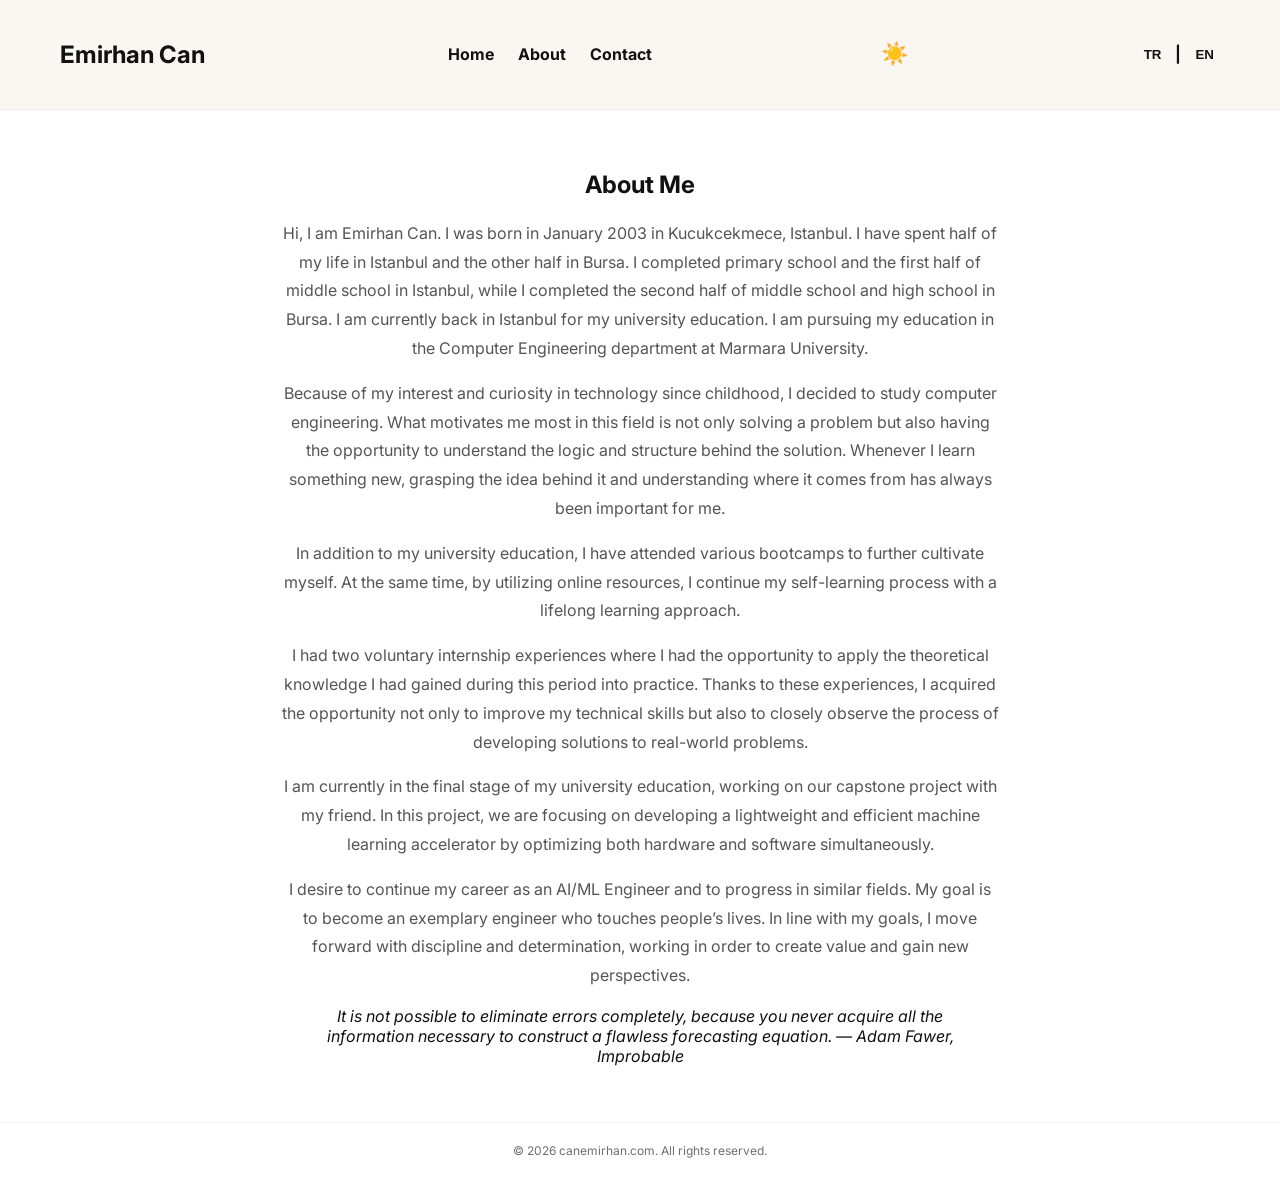
==== about.html @ 5e967a4e "first commit" ====
<!doctype html>
<html>
  <head>
    <title>Emirhan Can | About</title>

    <script>
      (function () {
        const theme = localStorage.getItem("theme");
        const initialTheme = theme === "dark" ? "dark" : "light";
        document.documentElement.setAttribute("data-theme", initialTheme);

        const savedLang = localStorage.getItem("language") || "en";
        document.documentElement.setAttribute("data-lang", savedLang);

        window.addEventListener("DOMContentLoaded", function () {
          document.querySelectorAll("[data-tr]").forEach((el) => {
            el.textContent = el.dataset[savedLang];
          });
          document.documentElement.classList.add("lang-loaded");
        });
      })();
    </script>
    <link rel="icon" type="image/png" href="static/images/icons/favicon.png" />
    <link rel="preconnect" href="https://fonts.googleapis.com" />
    <link rel="preconnect" href="https://fonts.gstatic.com" crossorigin />
    <link
      href="https://fonts.googleapis.com/css2?family=Inter:wght@300;400;500;600;700&display=swap"
      rel="stylesheet"
    />
    <link rel="stylesheet" href="static/css/style.css" />
  </head>
  <body>
    <nav class="navbar">
      <a href="index.html" style="text-decoration: none; color: inherit"
        ><h2>Emirhan Can</h2></a
      >
      <div class="nav-links">
        <a href="index.html" data-en="Home" data-tr="Ana Sayfa">Home</a>
        <a href="about.html" data-en="About" data-tr="Hakkımda">About</a>
        <a href="contact.html" data-en="Contact" data-tr="İletişim">Contact</a>
      </div>

      <button id="theme-toggle" aria-label="Toggle theme"></button>
      <div class="language-toggle">
        <button id="lang-tr">TR</button>
        <span>|</span>
        <button id="lang-en">EN</button>
      </div>
    </nav>

    <hr class="nav-divider" />

    <main class="page-content">
      <section class="about">
        <div class="about-content">
          <h1 data-en="About Me" data-tr="Hakkımda">About Me</h1>
          <p
            class="about-text"
            data-en="Hi, I am Emirhan Can. I was born in January 2003 in Kucukcekmece, Istanbul. I have spent half of my life in Istanbul and the other half in Bursa. I completed primary school and the first half of middle school in Istanbul, while I completed the second half of middle school and high school in Bursa. I am currently back in Istanbul for my university education. I am pursuing my education in the Computer Engineering department at Marmara University."
            data-tr="Merhaba, ben Emirhan Can. 2003 Ocak doğumluyum. İstanbul, Küçükçekmece'de dünyaya geldim. Yaşantımın yarısı İstanbul'da, yarısı da Bursa'da geçti, geçmeye de devam ediyor. İlkokul ve ortaokulun ilk yarısını İstanbul'da, ortaokulun diğer yarısı ve liseyi de Bursa'da okudum. Şu anda üniversite eğitimim için tekrar İstanbul'dayım. Marmara Üniversitesi, Bilgisayar Mühendisliği bölümünde öğrenimime devam ediyorum."
          >
            [Passage 1 Placeholder]
          </p>
          <p
            class="about-text"
            data-en="Because of my interest and curiosity in technology since childhood, I decided to study computer engineering. What motivates me most in this field is not only solving a problem but also having the opportunity to understand the logic and structure behind the solution. Whenever I learn something new, grasping the idea behind it and understanding where it comes from has always been important for me."
            data-tr="Çocukluğumdan gelen teknolojiye olan ilgim ve merakım nedeniyle bilgisayar mühendisliğini tercih ettim.  Bu alanda beni en çok motive eden şey, bir problemi çözmenin yanı sıra o çözümün arkasındaki mantığı ve yapıyı anlayabilme fırsatı sunabilmesidir. Yeni bir bilgi öğrendiğimde, onun arkasındaki fikri kavramak ve nereden geldiğini öğrenmek benim için her zaman önemli olmuştur."
          >
            [Passage 2 Placeholder]
          </p>
          <p
            class="about-text"
            data-en="In addition to my university education, I have attended various bootcamps to further cultivate myself. At the same time, by utilizing online resources, I continue my self-learning process with a lifelong learning approach."
            data-tr="Üniversite eğitimimin yanı sıra kendimi yetiştirmek için çeşitli eğitimlere katıldım. Aynı zamanda çevrimiçi kaynaklardan da faydalanarak yaşam boyu öğrenme anlayışıyla kendi kendime öğrenme sürecimi sürdürmeye devam ediyorum."
          >
            [Passage 3 Placeholder]
          </p>
          <p
            class="about-text"
            data-en="I had two voluntary internship experiences where I had the opportunity to apply the theoretical knowledge I had gained during this period into practice. Thanks to these experiences, I acquired the opportunity not only to improve my technical skills but also to closely observe the process of developing solutions to real-world problems."
            data-tr="Bu süreçte edindiğim teorik bilgileri pratiğe dökme fırsatı bulduğum iki gönüllü staj deneyimim oldu. Bu deneyimler sayesinde hem teknik bilgilerimi geliştirme hem de gerçek dünya problemlerinee çözüm üretme sürecini yakından gözlemleme fırsatı elde ettim."
          >
            [Passage 4 Placeholder]
          </p>
          <p
            class="about-text"
            data-en="I am currently in the final stage of my university education, working on our capstone project with my friend. In this project, we are focusing on developing a lightweight and efficient machine learning accelerator by optimizing both hardware and software simultaneously."
            data-tr="Şu anda üniversite eğitimimin son aşamasında arkadaşım ile beraber bitirme projemiz üzerinde çalışıyoruz. Bu projede donanım ve yazılımı eşzamanlı olarak optimize ederek hafif ve verimli bir makine öğrenimi hızlandırıcısı geliştirmeye odaklanıyoruz."
          >
            [Passage 5 Placeholder]
          </p>
          <p
            class="about-text"
            data-en="I desire to continue my career as an AI/ML Engineer and to progress in similar fields. My goal is to become an exemplary engineer who touches people’s lives. In line with my goals, I move forward with discipline and determination, working in order to create value and gain new perspectives."
            data-tr="Kariyerime AI/ML Engineer olarak devam etmek ve buna benzer alanlarda ilerlemek istiyorum. İnsanlara dokunan ve örnek gösterilen bir mühendis olmayı hedefliyorum. Hedeflerim doğrultusunda disiplinli ve kararlı bir şekilde ilerliyor, değer yaratmak ve yeni perspektifler kazanmak için çalışıyorum."
          >
            [Passage 6 Placeholder]
          </p>
          <blockquote
            class="about-quote"
            style="font-style: italic"
            data-en="It is not possible to eliminate errors completely, because you never acquire all the information necessary to construct a flawless forecasting equation. — Adam Fawer, Improbable"
            data-tr="Söyleyeceklerim diğer olasılık metodolojisi için de geçerlidir, hiçbir şeyden tamamen emin olamazsın; o zaman tahmin yürütmek için kullanılan denklemler hataları en aza indirgemek içindir, hata payını ortadan kaldırmak için değil. — Adam Fawer, Olasılıksız"
          >
            [Quote Placeholder]
          </blockquote>
        </div>
      </section>
    </main>

    <footer class="copyright">
      <p
        data-en="© 2026 canemirhan.com. All rights reserved."
        data-tr="© 2026 canemirhan.com. Tüm hakları saklıdır."
      >
        © 2026 canemirhan.com. All rights reserved.
      </p>
    </footer>

    <script src="static/js/theme.js"></script>
    <script src="static/js/language.js"></script>
    <script src="static/js/navigation.js"></script>
  </body>
</html>
---- static/css/style.css ----
:root {
    --bg-color: #ffffff;
    --text-color: #111111;
    --card-bg: #f5f5f5;
    --accent: #ff014f;
    --top-bar-bg: #faf7f2;
    --divider-color: rgba(0, 0, 0, 0.08);
}

[data-theme="dark"] {
    --bg-color: #0f172a;
    --text-color: #e5e7eb;
    --card-bg: #1e293b;
    --accent: #ff4d6d;
    --top-bar-bg: #0b1220;
    --divider-color: rgba(255, 255, 255, 0.12);
}

/* Hide language-specific content until JavaScript loads */
[data-tr]:not(.lang-ready) {
    opacity: 0;
}

html.lang-loaded [data-tr] {
    opacity: 1;
    transition: opacity 0.1s ease-in;
}


body {
    margin: 0;
    font-family: 'Inter', -apple-system, BlinkMacSystemFont, 'Segoe UI', Roboto, sans-serif;
    background: var(--bg-color);
    color: var(--text-color);
    min-height: 100vh;
    display: flex;
    flex-direction: column;
}

.page-content {
    flex: 1;
    display: flex;
    flex-direction: column;
}

/* Navbar */
.navbar {
    padding: 20px 60px;
    font-weight: bold;
    background: var(--top-bar-bg);
}

.nav-divider {
    border: none;
    border-top: 1px solid var(--divider-color);
    margin: 0;
}

/* Hero layout */
.hero {
    display: flex;
    justify-content: center;
    align-items: center;
    padding: 60px 40px 40px 40px;
    gap: 20px;
}

/* Left text */
.hero-text {
    flex: 1;
    max-width: 450px;
}

.subtitle {
    font-size: 12px;
    letter-spacing: 2px;
    color: #888;
}

.hero h1 {
    font-size: 46px;
    line-height: 1.2;
}

.accent {
    color: var(--accent);
}

.hero p {
    margin-top: 20px;
    color: #555;
}

.hero-image {
    display: flex;
    justify-content: center;
    align-items: center;
}

.hero-images {
    display: flex;
    gap: 18px;
    justify-content: center;
    align-items: center;
    flex-wrap: wrap;
}

.hero-photo {
    max-width: 280px;
    max-height: 340px;
    width: 100%;
    height: auto;
    border-radius: 10px;
    object-fit: cover;
}




.navbar {
    display: flex;
    justify-content: space-between;
    align-items: center;
    padding: 20px 60px;
}

.nav-links a {
    margin-left: 20px;
    text-decoration: none;
    color: var(--text-color);
}

.page {
    padding: 60px 40px 40px 40px;
}

.page h1 {
    margin-bottom: 40px;
    text-align: center;
}

.about {
    padding: 60px 40px 40px 40px;
    display: flex;
    justify-content: center;
}

.about-content {
    max-width: 720px;
    text-align: center;
}

.about-eyebrow {
    display: inline-block;
    font-size: 12px;
    letter-spacing: 2px;
    text-transform: uppercase;
    color: #888;
    margin-bottom: 16px;
}

.about-content h1 {
    margin: 0 0 20px 0;
}

.about-text {
    font-size: 16px;
    line-height: 1.8;
    margin: 0 0 16px 0;
    color: #555;
}

.card-grid {
    display: grid;
    grid-template-columns: repeat(auto-fit, minmax(280px, 1fr));
    gap: 30px;
}

.card {
    background: var(--card-bg);
    padding: 25px;
    border-radius: 14px;
    box-shadow: 0 10px 25px rgba(0,0,0,0.05);
}

.card h3 {
    margin-top: 0;
}

.card p {
    color: #555;
}

.tech {
    display: inline-block;
    margin-top: 15px;
    font-size: 13px;
    color: #888;
}

.hobby-card {
    text-align: center;
}

.character-card img {
    width: 100%;
    height: 220px;
    object-fit: cover;
    border-radius: 10px;
    margin-bottom: 15px;
}

.contact-form {
    max-width: 600px;
    display: flex;
    flex-direction: column;
    gap: 15px;
    margin: 0 auto 60px auto;
}

.contact-form input,
.contact-form textarea {
    padding: 12px;
    border-radius: 8px;
    border: 1px solid #ccc;
    font-size: 14px;
    background: var(--card-bg);
    color: var(--text-color);
}

.contact-form button {
    padding: 12px;
    border: none;
    background: var(--accent);
    color: white;
    border-radius: 8px;
    cursor: pointer;
    font-weight: 500;
    transition: opacity 0.2s;
}

.contact-form button:hover {
    opacity: 0.9;
}

.contact-container {
    display: flex;
    gap: 60px;
    margin-top: 40px;
}

.contact-left {
    flex: 1;
    min-width: 300px;
}

.contact-right {
    flex: 1;
    min-width: 300px;
}

.contact-right > div {
    margin-bottom: 40px;
}

.social-media ul {
    list-style: none;
    padding: 0;
}

.social-media li {
    margin-bottom: 12px;
}

.social-media a {
    color: var(--accent);
    text-decoration: none;
    font-weight: 500;
    display: flex;
    align-items: center;
    gap: 12px;
}

.social-media a:hover {
    text-decoration: underline;
}

.contact-info ul {
    list-style: none;
    padding: 0;
}

.contact-info li {
    margin-bottom: 12px;
}

.contact-info a {
    color: var(--accent);
    text-decoration: none;
    font-weight: 500;
    display: flex;
    align-items: center;
    gap: 12px;
}

.contact-info a:hover {
    text-decoration: underline;
}

.contact-icon {
    width: 24px;
    height: 24px;
    object-fit: contain;
}

.social-icon {
    width: 24px;
    height: 24px;
    object-fit: contain;
}

.btn-download {
    display: inline-block;
    padding: 12px 24px;
    background: var(--accent);
    color: white;
    border-radius: 8px;
    text-decoration: none;
    font-weight: 500;
    cursor: pointer;
}

.btn-download:hover {
    opacity: 0.9;
}

.cv-attachment {
    color: var(--accent);
    text-decoration: none;
    font-weight: 500;
    display: flex;
    align-items: center;
    gap: 12px;
    cursor: pointer;
}

.cv-attachment:hover {
    text-decoration: underline;
}

.cv-download ul {
    list-style: none;
    padding: 0;
}

.cv-download li {
    margin-bottom: 12px;
}

.contact-links-only {
    display: flex;
    gap: 80px;
    margin-top: 40px;
    justify-content: center;
    flex-wrap: wrap;
}

.contact-links-only > div {
    min-width: 250px;
}

@media (max-width: 900px) {
    .hero {
        flex-direction: column;
        text-align: center;
    }

    .hero-images {
        margin-top: 40px;
    }

    .navbar {
        flex-direction: column;
        gap: 15px;
    }
}

#theme-toggle {
    background: none;
    border: none;
    font-size: 22px;
    cursor: pointer;
    line-height: 1;
}

#theme-toggle::before {
    content: "☀️";
    display: inline-block;
}

html[data-theme="dark"] #theme-toggle::before {
    content: "🌙";
}

.language-toggle {
    display: flex;
    gap: 8px;
    align-items: center;
}

.language-toggle button {
    background: none;
    border: none;
    font-weight: bold;
    cursor: pointer;
    color: var(--text-color);
}

.language-toggle button:hover {
    text-decoration: underline;
}

/* Copyright Footer */
.copyright {
    text-align: center;
    padding: 20px 20px;
    margin-top: 0;
    border-top: 1px solid var(--divider-color);
    color: var(--text-color);
    opacity: 0.6;
    font-size: 0.75rem;
}

.copyright p {
    margin: 0;
}

@media (max-width: 600px) {
    .copyright {
        padding: 14px 12px;
        font-size: 0.7rem;
    }
}
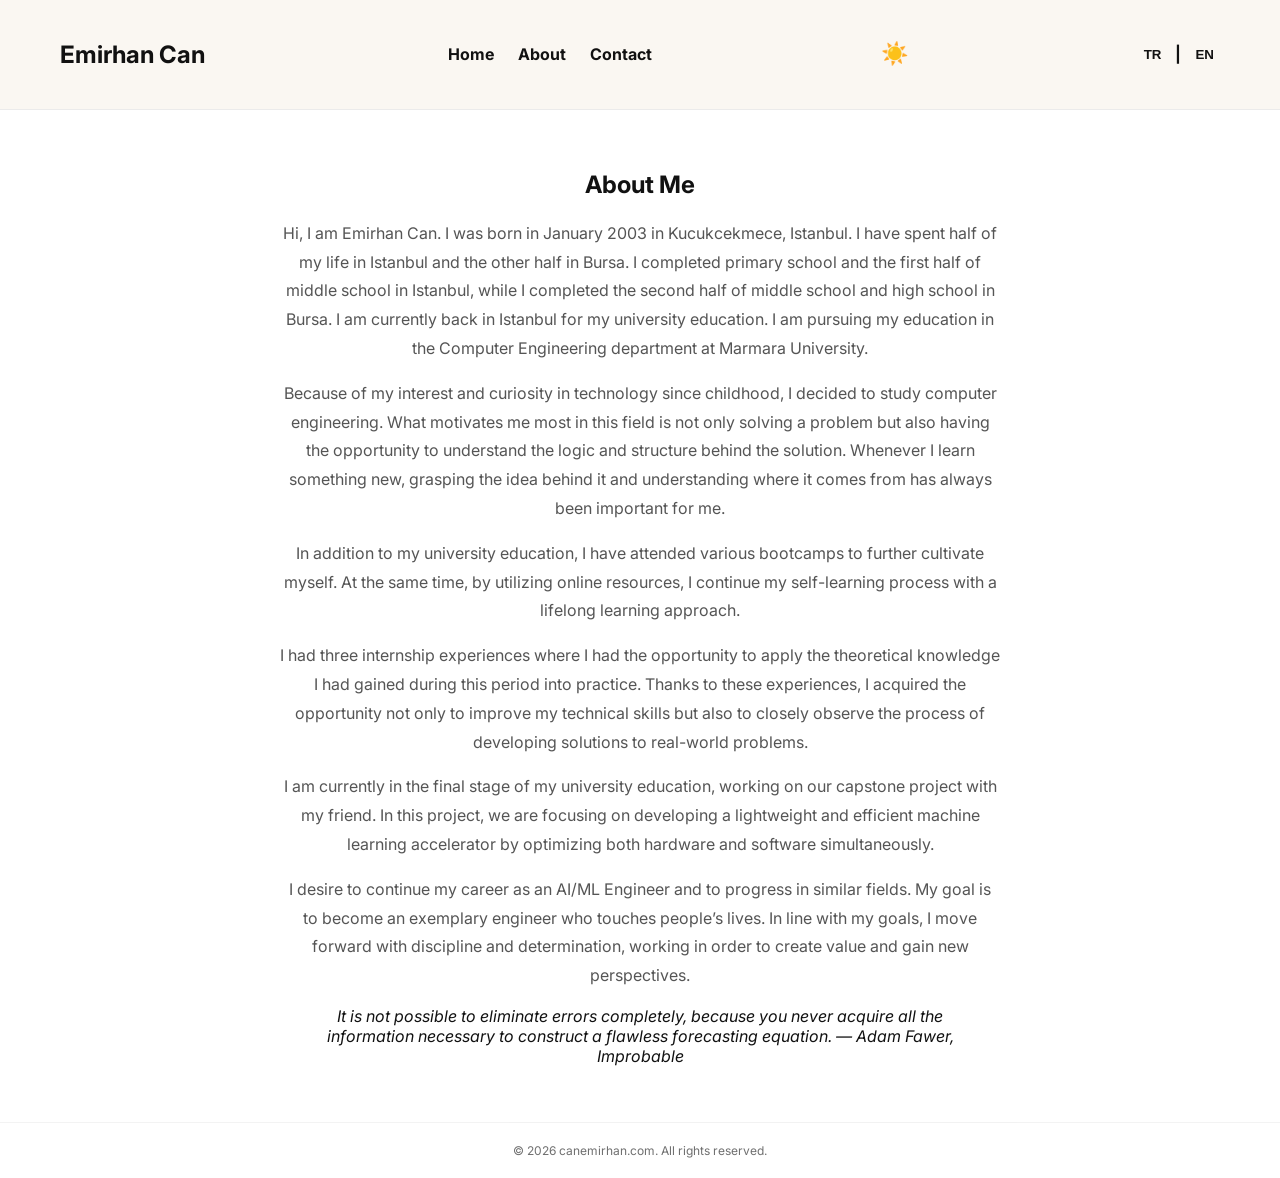
==== commit c7423c9e: "new version" ====
--- a/about.html
+++ b/about.html
@@ -77,8 +77,8 @@
           </p>
           <p
             class="about-text"
-            data-en="I had two voluntary internship experiences where I had the opportunity to apply the theoretical knowledge I had gained during this period into practice. Thanks to these experiences, I acquired the opportunity not only to improve my technical skills but also to closely observe the process of developing solutions to real-world problems."
-            data-tr="Bu süreçte edindiğim teorik bilgileri pratiğe dökme fırsatı bulduğum iki gönüllü staj deneyimim oldu. Bu deneyimler sayesinde hem teknik bilgilerimi geliştirme hem de gerçek dünya problemlerinee çözüm üretme sürecini yakından gözlemleme fırsatı elde ettim."
+            data-en="I had three internship experiences where I had the opportunity to apply the theoretical knowledge I had gained during this period into practice. Thanks to these experiences, I acquired the opportunity not only to improve my technical skills but also to closely observe the process of developing solutions to real-world problems."
+            data-tr="Bu süreçte edindiğim teorik bilgileri pratiğe dökme fırsatı bulduğum üç adet staj deneyimim oldu. Bu deneyimler sayesinde hem teknik bilgilerimi geliştirme hem de gerçek dünya problemlerinee çözüm üretme sürecini yakından gözlemleme fırsatı elde ettim."
           >
             [Passage 4 Placeholder]
           </p>
@@ -119,6 +119,7 @@
 
     <script src="static/js/theme.js"></script>
     <script src="static/js/language.js"></script>
+    <script src="static/js/contact.js"></script>
     <script src="static/js/navigation.js"></script>
   </body>
 </html>
--- a/static/css/style.css
+++ b/static/css/style.css
@@ -211,11 +211,15 @@
 }
 
 .contact-form {
-    max-width: 600px;
     display: flex;
     flex-direction: column;
     gap: 15px;
-    margin: 0 auto 60px auto;
+    margin: 25px 0 0;
+}
+
+.contact-form label {
+    font-size: 14px;
+    font-weight: 500;
 }
 
 .contact-form input,
@@ -226,6 +230,14 @@
     font-size: 14px;
     background: var(--card-bg);
     color: var(--text-color);
+    font-family: inherit;
+    resize: vertical;
+}
+
+.contact-form input:focus,
+.contact-form textarea:focus {
+    outline: 2px solid var(--accent);
+    outline-offset: 1px;
 }
 
 .contact-form button {
@@ -243,24 +255,55 @@
     opacity: 0.9;
 }
 
+.contact-form button:disabled {
+    cursor: wait;
+    opacity: 0.7;
+}
+
+.form-status {
+    margin: 0;
+    font-size: 14px;
+    line-height: 1.5;
+}
+
+.form-status.success {
+    color: #16803c;
+}
+
+.form-status.error {
+    color: #c62828;
+}
+
 .contact-container {
-    display: flex;
-    gap: 60px;
-    margin-top: 40px;
+    display: grid;
+    grid-template-columns: repeat(3, minmax(0, 1fr));
+    gap: 30px;
+    max-width: 1000px;
+    margin: 0 auto;
 }
 
 .contact-left {
-    flex: 1;
-    min-width: 300px;
+    min-width: 0;
 }
 
 .contact-right {
-    flex: 1;
-    min-width: 300px;
-}
-
-.contact-right > div {
-    margin-bottom: 40px;
+    min-width: 0;
+}
+
+.contact-panel {
+    background: var(--card-bg);
+    border-radius: 14px;
+    padding: 30px;
+}
+
+.contact-panel h2 {
+    margin-top: 0;
+}
+
+.contact-intro {
+    line-height: 1.6;
+    color: #666;
+    margin-bottom: 0;
 }
 
 .social-media ul {
@@ -357,16 +400,15 @@
     margin-bottom: 12px;
 }
 
-.contact-links-only {
-    display: flex;
-    gap: 80px;
-    margin-top: 40px;
-    justify-content: center;
-    flex-wrap: wrap;
-}
-
-.contact-links-only > div {
-    min-width: 250px;
+@media (max-width: 700px) {
+    .contact-container {
+        flex-direction: column;
+        grid-template-columns: 1fr;
+    }
+
+    .contact-panel {
+        padding: 24px;
+    }
 }
 
 @media (max-width: 900px) {
